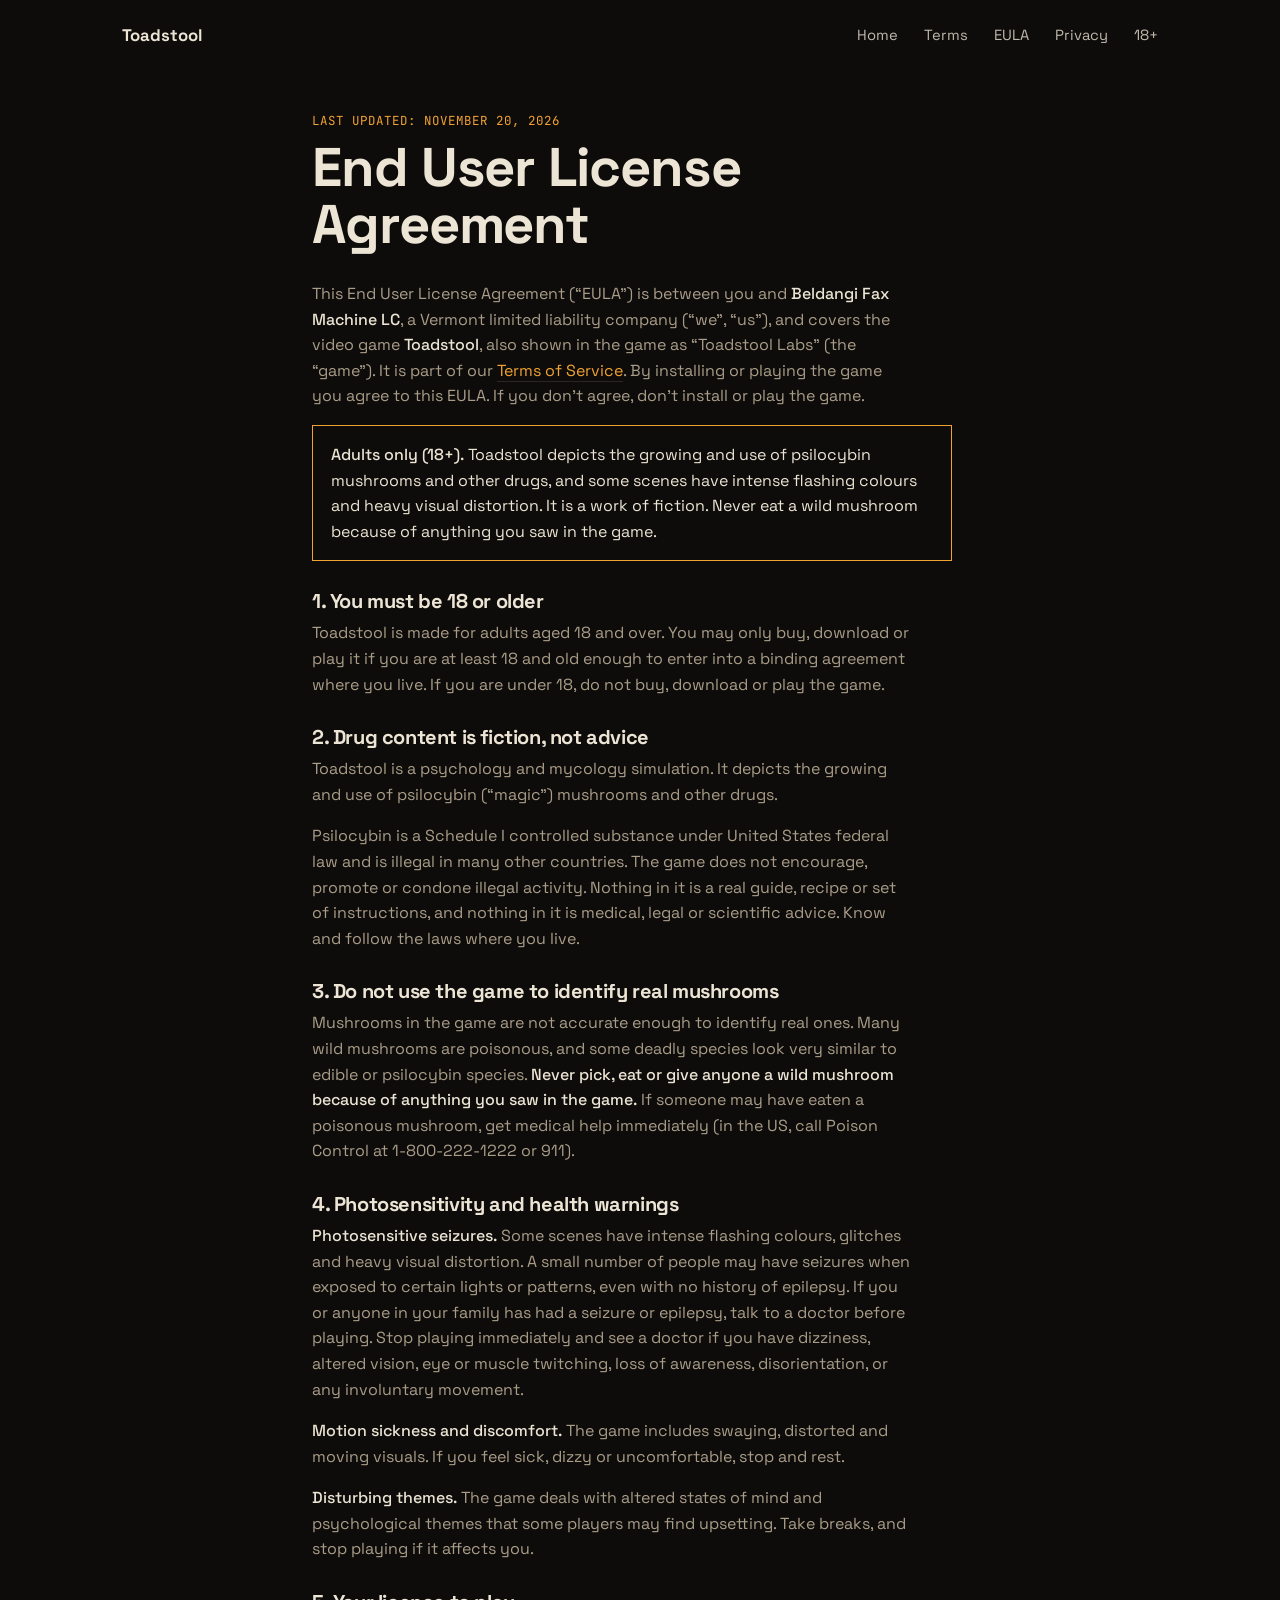
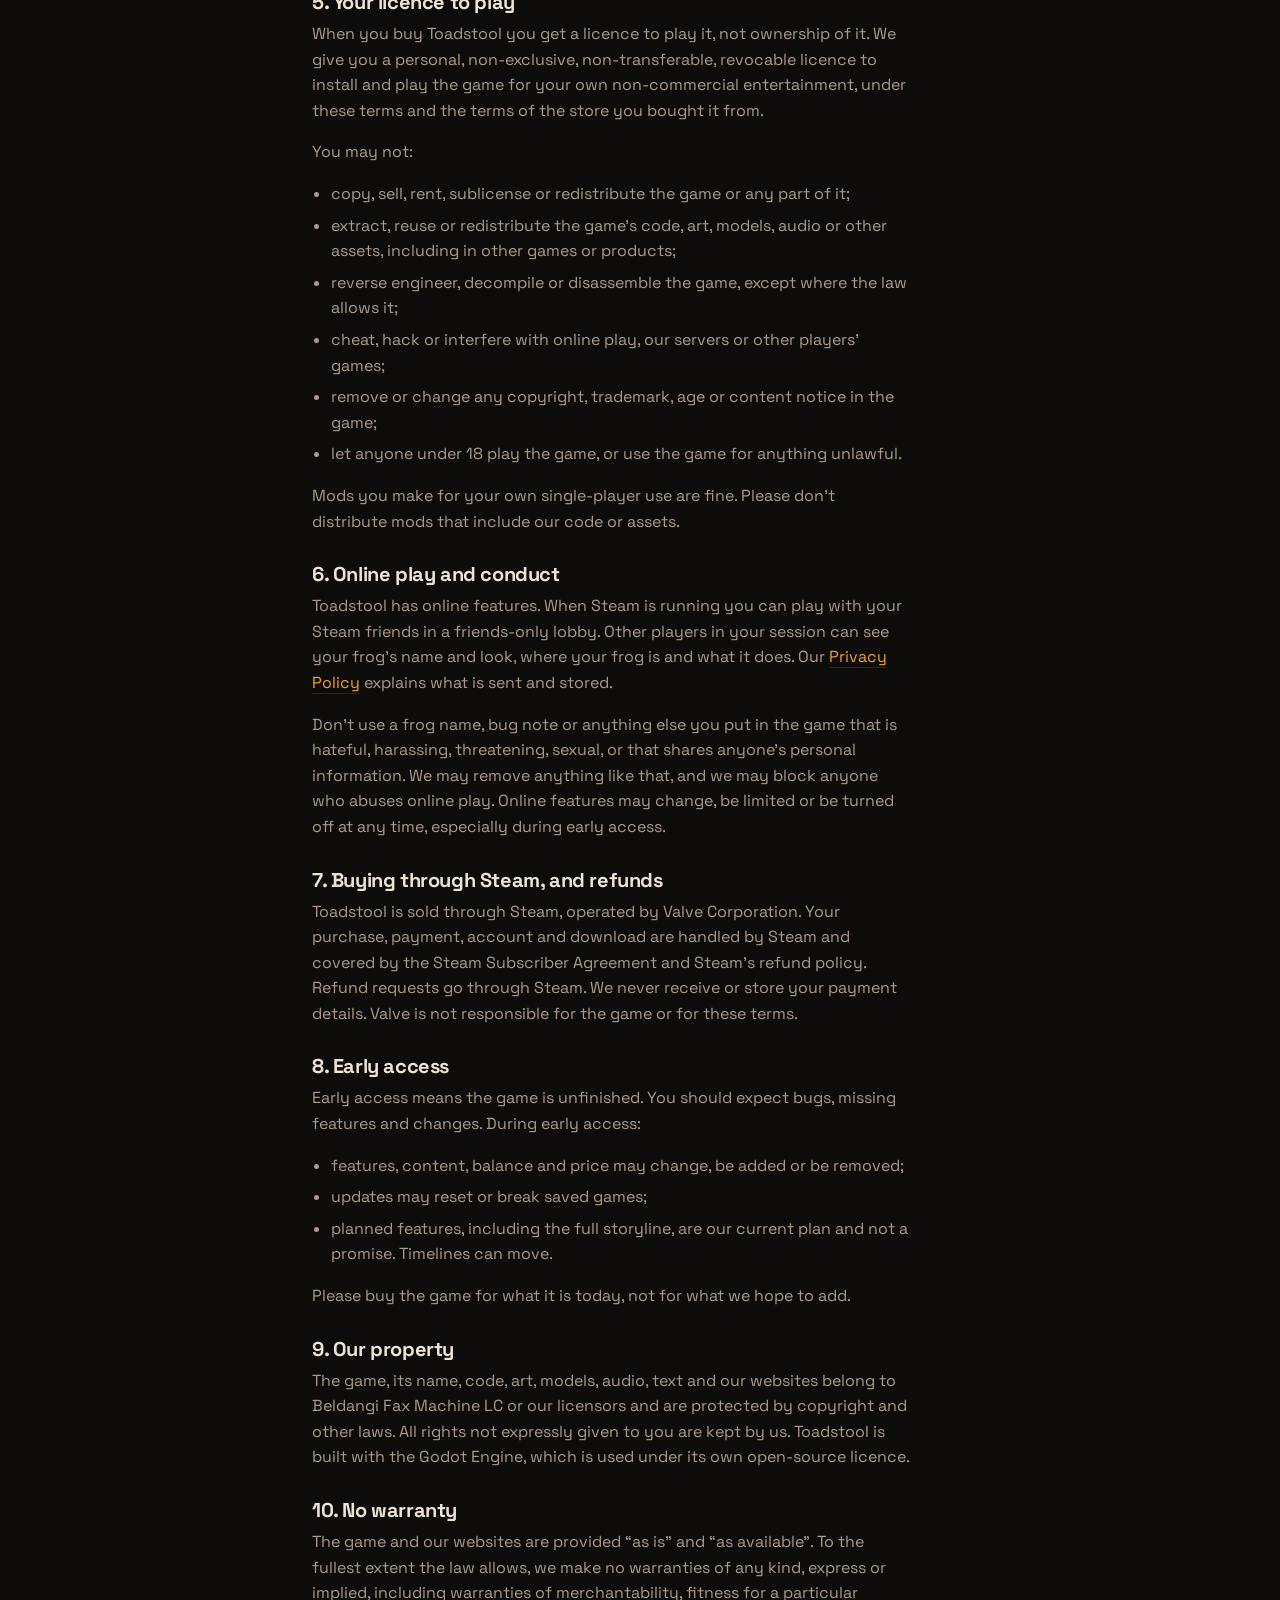
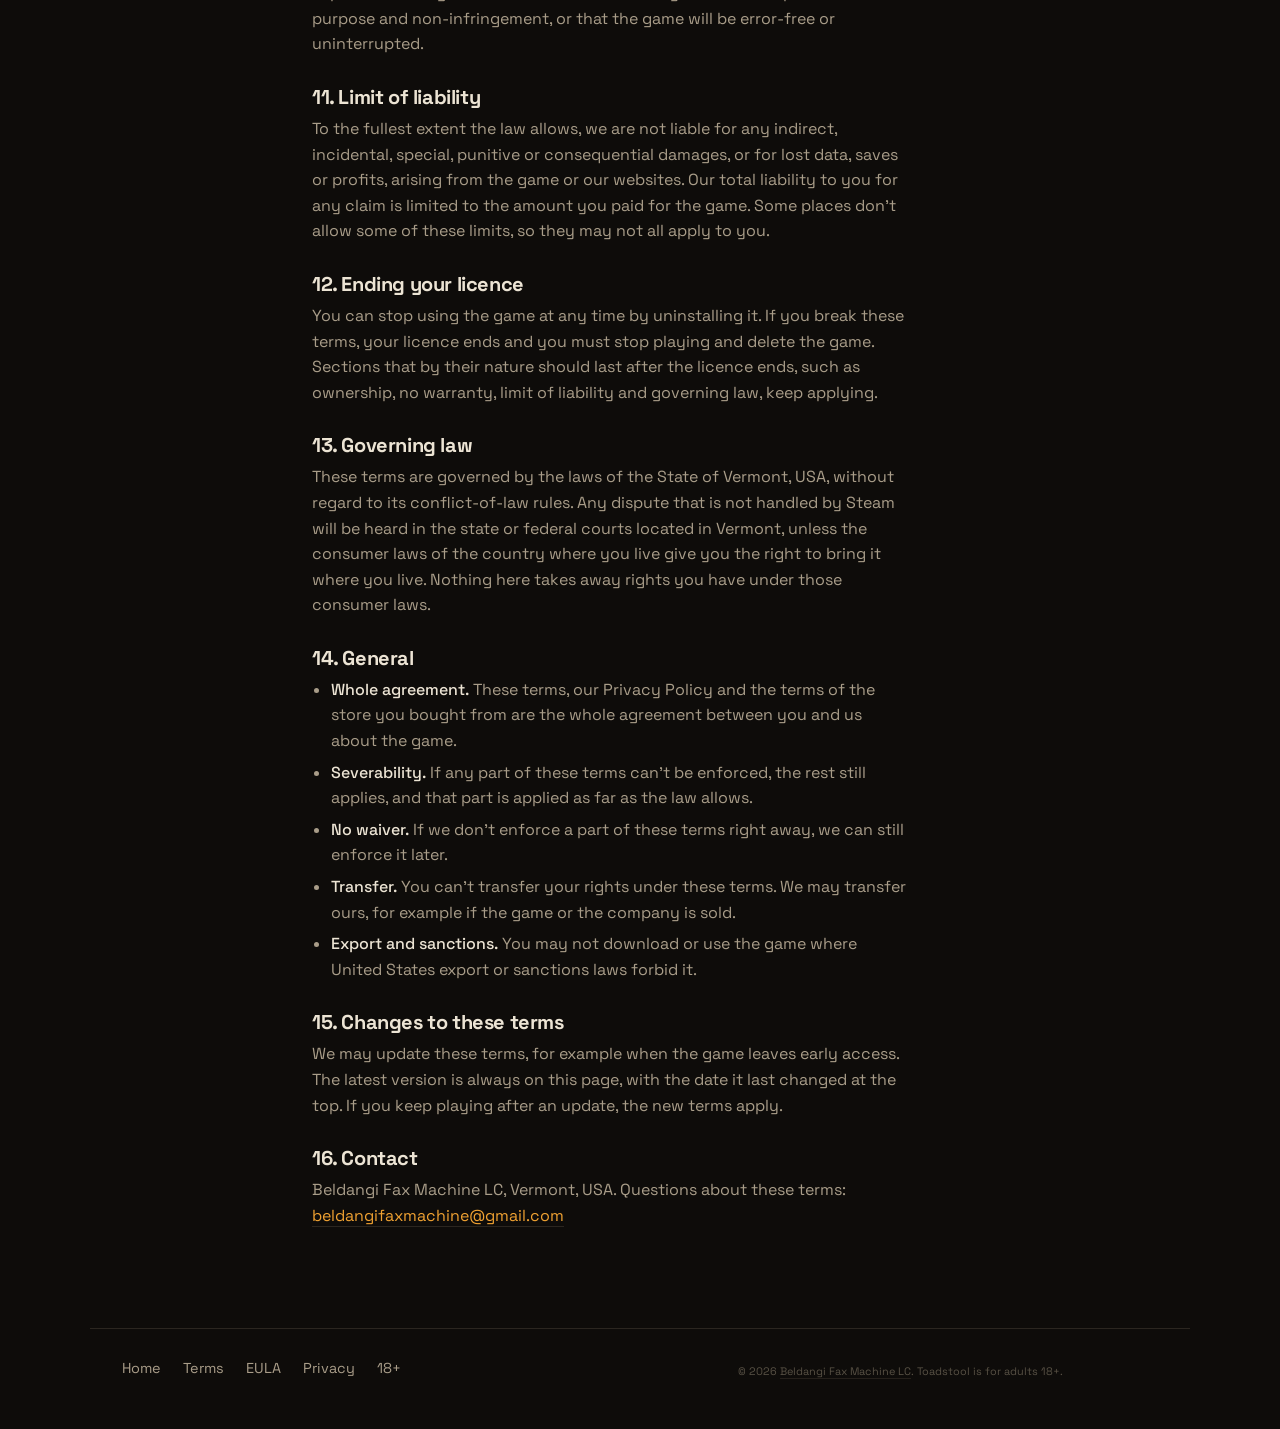
==== eula.html @ e8e16efa "Legal: EULA, 18+ content notice, updated terms and privacy" ====
<!DOCTYPE html>
<html lang="en">
<head>
    <meta charset="UTF-8">
    <meta name="viewport" content="width=device-width, initial-scale=1.0">
    <title>End User License Agreement - Toadstool</title>
    <meta name="description" content="End User License Agreement for Toadstool, an 18+ game by Beldangi Fax Machine LC.">
    <link rel="icon" type="image/png" href="gallery/character.png">
    <link rel="preconnect" href="https://fonts.googleapis.com">
    <link rel="preconnect" href="https://fonts.gstatic.com" crossorigin>
    <link href="https://fonts.googleapis.com/css2?family=JetBrains+Mono:wght@400;500&family=Space+Grotesk:wght@500;700&display=swap" rel="stylesheet">
    <link rel="stylesheet" href="styles.css">
</head>
<body class="legal">

    <header class="nav nav-solid">
        <a class="wordmark" href="index.html">Toadstool</a>
        <nav>
            <a href="index.html">Home</a>
            <a href="terms.html">Terms</a>
            <a href="eula.html">EULA</a>
            <a href="privacy.html">Privacy</a>
            <a href="age.html">18+</a>
        </nav>
    </header>

    <main class="block narrow doc">
        <p class="label">Last updated: November 20, 2026</p>
        <h1>End User License Agreement</h1>
        <p>This End User License Agreement (&ldquo;EULA&rdquo;) is between you and <strong>Beldangi Fax
        Machine LC</strong>, a Vermont limited liability company (&ldquo;we&rdquo;, &ldquo;us&rdquo;),
        and covers the video game <strong>Toadstool</strong>, also shown in the game as &ldquo;Toadstool
        Labs&rdquo; (the &ldquo;game&rdquo;). It is part of our <a href="terms.html">Terms of
        Service</a>. By installing or playing the game you agree to this EULA. If you don&rsquo;t agree,
        don&rsquo;t install or play the game.</p>

        <div class="notice" role="note">
          <p><strong>Adults only (18+).</strong> Toadstool depicts the growing and use of psilocybin
          mushrooms and other drugs, and some scenes have intense flashing colours and heavy visual
          distortion. It is a work of fiction. Never eat a wild mushroom because of anything you saw in
          the game.</p>
        </div>

        <h2 id="age">1. You must be 18 or older</h2>
        <p>Toadstool is made for adults aged 18 and over. You may only buy, download or play it if you
        are at least 18 and old enough to enter into a binding agreement where you live. If you are under
        18, do not buy, download or play the game.</p>

        <h2 id="content">2. Drug content is fiction, not advice</h2>
        <p>Toadstool is a psychology and mycology simulation. It depicts the growing and use of
        psilocybin (&ldquo;magic&rdquo;) mushrooms and other drugs.</p>
        <p>Psilocybin is a Schedule I controlled substance under United States federal law and is
        illegal in many other countries. The game does not encourage, promote or condone illegal
        activity. Nothing in it is a real guide, recipe or set of instructions, and nothing in it is
        medical, legal or scientific advice. Know and follow the laws where you live.</p>

        <h2 id="mushrooms">3. Do not use the game to identify real mushrooms</h2>
        <p>Mushrooms in the game are not accurate enough to identify real ones. Many wild mushrooms are
        poisonous, and some deadly species look very similar to edible or psilocybin species.
        <strong>Never pick, eat or give anyone a wild mushroom because of anything you saw in the
        game.</strong> If someone may have eaten a poisonous mushroom, get medical help immediately (in
        the US, call Poison Control at 1-800-222-1222 or 911).</p>

        <h2 id="health">4. Photosensitivity and health warnings</h2>
        <p><strong>Photosensitive seizures.</strong> Some scenes have intense flashing colours, glitches
        and heavy visual distortion. A small number of people may have seizures when exposed to certain
        lights or patterns, even with no history of epilepsy. If you or anyone in your family has had a
        seizure or epilepsy, talk to a doctor before playing. Stop playing immediately and see a doctor
        if you have dizziness, altered vision, eye or muscle twitching, loss of awareness,
        disorientation, or any involuntary movement.</p>
        <p><strong>Motion sickness and discomfort.</strong> The game includes swaying, distorted and
        moving visuals. If you feel sick, dizzy or uncomfortable, stop and rest.</p>
        <p><strong>Disturbing themes.</strong> The game deals with altered states of mind and
        psychological themes that some players may find upsetting. Take breaks, and stop playing if it
        affects you.</p>

        <h2 id="license">5. Your licence to play</h2>
        <p>When you buy Toadstool you get a licence to play it, not ownership of it. We give you a
        personal, non-exclusive, non-transferable, revocable licence to install and play the game for
        your own non-commercial entertainment, under these terms and the terms of the store you bought
        it from.</p>
        <p>You may not:</p>
        <ul>
          <li>copy, sell, rent, sublicense or redistribute the game or any part of it;</li>
          <li>extract, reuse or redistribute the game&rsquo;s code, art, models, audio or other assets,
          including in other games or products;</li>
          <li>reverse engineer, decompile or disassemble the game, except where the law allows it;</li>
          <li>cheat, hack or interfere with online play, our servers or other players&rsquo; games;</li>
          <li>remove or change any copyright, trademark, age or content notice in the game;</li>
          <li>let anyone under 18 play the game, or use the game for anything unlawful.</li>
        </ul>
        <p>Mods you make for your own single-player use are fine. Please don&rsquo;t distribute mods that
        include our code or assets.</p>

        <h2 id="online">6. Online play and conduct</h2>
        <p>Toadstool has online features. When Steam is running you can play with your Steam friends in
        a friends-only lobby. Other players in your session can see your frog&rsquo;s name and look,
        where your frog is and what it does. Our <a href="privacy.html">Privacy Policy</a> explains what
        is sent and stored.</p>
        <p>Don&rsquo;t use a frog name, bug note or anything else you put in the game that is hateful,
        harassing, threatening, sexual, or that shares anyone&rsquo;s personal information. We may remove
        anything like that, and we may block anyone who abuses online play. Online features may change,
        be limited or be turned off at any time, especially during early access.</p>

        <h2 id="steam">7. Buying through Steam, and refunds</h2>
        <p>Toadstool is sold through Steam, operated by Valve Corporation. Your purchase, payment,
        account and download are handled by Steam and covered by the Steam Subscriber Agreement and
        Steam&rsquo;s refund policy. Refund requests go through Steam. We never receive or store your
        payment details. Valve is not responsible for the game or for these terms.</p>

        <h2 id="early-access">8. Early access</h2>
        <p>Early access means the game is unfinished. You should expect bugs, missing features and
        changes. During early access:</p>
        <ul>
          <li>features, content, balance and price may change, be added or be removed;</li>
          <li>updates may reset or break saved games;</li>
          <li>planned features, including the full storyline, are our current plan and not a promise.
          Timelines can move.</li>
        </ul>
        <p>Please buy the game for what it is today, not for what we hope to add.</p>

        <h2 id="ip">9. Our property</h2>
        <p>The game, its name, code, art, models, audio, text and our websites belong to Beldangi Fax
        Machine LC or our licensors and are protected by copyright and other laws. All rights not
        expressly given to you are kept by us. Toadstool is built with the Godot Engine, which is used
        under its own open-source licence.</p>

        <h2 id="warranty">10. No warranty</h2>
        <p>The game and our websites are provided &ldquo;as is&rdquo; and &ldquo;as available&rdquo;. To
        the fullest extent the law allows, we make no warranties of any kind, express or implied,
        including warranties of merchantability, fitness for a particular purpose and non-infringement,
        or that the game will be error-free or uninterrupted.</p>

        <h2 id="liability">11. Limit of liability</h2>
        <p>To the fullest extent the law allows, we are not liable for any indirect, incidental, special,
        punitive or consequential damages, or for lost data, saves or profits, arising from the game or
        our websites. Our total liability to you for any claim is limited to the amount you paid for the
        game. Some places don&rsquo;t allow some of these limits, so they may not all apply to you.</p>

        <h2 id="ending">12. Ending your licence</h2>
        <p>You can stop using the game at any time by uninstalling it. If you break these terms, your
        licence ends and you must stop playing and delete the game. Sections that by their nature should
        last after the licence ends, such as ownership, no warranty, limit of liability and governing
        law, keep applying.</p>

        <h2 id="law">13. Governing law</h2>
        <p>These terms are governed by the laws of the State of Vermont, USA, without regard to its
        conflict-of-law rules. Any dispute that is not handled by Steam will be heard in the state or
        federal courts located in Vermont, unless the consumer laws of the country where you live give
        you the right to bring it where you live. Nothing here takes away rights you have under those
        consumer laws.</p>

        <h2 id="general">14. General</h2>
        <ul>
          <li><strong>Whole agreement.</strong> These terms, our Privacy Policy and the terms of the
          store you bought from are the whole agreement between you and us about the game.</li>
          <li><strong>Severability.</strong> If any part of these terms can&rsquo;t be enforced, the rest
          still applies, and that part is applied as far as the law allows.</li>
          <li><strong>No waiver.</strong> If we don&rsquo;t enforce a part of these terms right away, we
          can still enforce it later.</li>
          <li><strong>Transfer.</strong> You can&rsquo;t transfer your rights under these terms. We may
          transfer ours, for example if the game or the company is sold.</li>
          <li><strong>Export and sanctions.</strong> You may not download or use the game where United
          States export or sanctions laws forbid it.</li>
        </ul>

        <h2 id="changes">15. Changes to these terms</h2>
        <p>We may update these terms, for example when the game leaves early access. The latest version
        is always on this page, with the date it last changed at the top. If you keep playing after an
        update, the new terms apply.</p>

        <h2 id="contact">16. Contact</h2>
        <p>Beldangi Fax Machine LC, Vermont, USA. Questions about these terms: <a href="mailto:beldangifaxmachine@gmail.com">beldangifaxmachine@gmail.com</a></p>
    </main>

    <footer class="footer">
        <nav>
            <a href="index.html">Home</a>
            <a href="terms.html">Terms</a>
            <a href="eula.html">EULA</a>
            <a href="privacy.html">Privacy</a>
            <a href="age.html">18+</a>
        </nav>
        <p class="fine">&copy; 2026 <a href="https://beldangifaxmachine.com/">Beldangi Fax Machine LC</a>. Toadstool is for adults 18+.</p>
    </footer>

</body>
</html>
---- styles.css ----
:root {
    --bg: #0e0c0a;
    --text: #ece4d4;
    --muted: #a99d89;
    --line: #2b2620;
    --accent: #f0a232;
    --sans: 'Space Grotesk', system-ui, sans-serif;
    --mono: 'JetBrains Mono', ui-monospace, monospace;
}

* { box-sizing: border-box; margin: 0; padding: 0; }
html { scroll-behavior: smooth; }
body { background: var(--bg); color: var(--text); font-family: var(--sans); line-height: 1.6; overflow-x: hidden; }
a { color: inherit; text-decoration: none; }
img, video { display: block; max-width: 100%; }

h1, h2 { font-weight: 700; line-height: 1.05; letter-spacing: -0.02em; }
h2 { font-size: clamp(1.8rem, 4vw, 2.8rem); margin: 8px 0 22px; }
p { color: var(--muted); max-width: 60ch; margin-bottom: 16px; }

.label { font-family: var(--mono); font-size: 0.78rem; letter-spacing: 0.08em; text-transform: uppercase; color: var(--accent); margin-bottom: 0; }

.btn { display: inline-block; background: var(--accent); color: #17110a; font-weight: 700; padding: 14px 22px; margin-top: 8px; }
.btn:hover { background: #ffb64d; }

/* nav */
.nav { position: absolute; inset: 0 0 auto 0; z-index: 10; display: flex; justify-content: space-between; align-items: center; gap: 16px; flex-wrap: wrap; padding: 22px 32px; }
.wordmark { font-weight: 700; font-size: 1.05rem; }
.nav nav { display: flex; gap: 26px; font-size: 0.92rem; }
.nav nav a { color: rgba(236,228,212,0.8); }
.nav nav a:hover { color: var(--accent); }

/* hero */
.hero { position: relative; min-height: 100svh; overflow: hidden; display: flex; align-items: flex-end; }
.hero-video { position: absolute; inset: 0; width: 100%; height: 100%; object-fit: cover; }
.hero-shade { position: absolute; inset: 0; background: linear-gradient(90deg, rgba(14,12,10,0.9) 0%, rgba(14,12,10,0.45) 55%, rgba(14,12,10,0.1) 100%); }
.hero-character { position: absolute; right: 4%; bottom: 0; height: 88vh; width: auto; max-width: 62vw; object-fit: contain; }
.hero-text { position: relative; z-index: 2; padding: 0 32px 64px; max-width: 640px; }
.hero h1 { font-size: clamp(3rem, 8vw, 6rem); margin: 10px 0 16px; }
.lede { font-size: 1.2rem; color: var(--text); margin-bottom: 22px; }

/* blocks */
.block { max-width: 1100px; margin: 0 auto; padding: 84px 32px; border-top: 1px solid var(--line); }
.hero + .block { border-top: 0; }
.narrow { max-width: 720px; }
.two-col { display: grid; grid-template-columns: 1.2fr 1fr; gap: 64px; }

.video-frame video { width: 100%; background: #000; }

.controls { margin-top: 14px; border-top: 1px solid var(--line); }
.controls div { display: flex; justify-content: space-between; gap: 16px; padding: 12px 0; border-bottom: 1px solid var(--line); }
.controls dt { color: var(--muted); }
.controls dd { font-family: var(--mono); font-size: 0.9rem; color: var(--accent); text-align: right; }

.strip { display: grid; grid-template-columns: repeat(3, 1fr); gap: 14px; margin-top: 18px; }
.strip figure { aspect-ratio: 4 / 5; background: #151210; overflow: hidden; }
.strip img, .strip video { width: 100%; height: 100%; object-fit: cover; }
.strip .contain img { object-fit: contain; }

/* footer */
.footer { max-width: 1100px; margin: 0 auto; padding: 28px 32px 48px; border-top: 1px solid var(--line); display: flex; justify-content: space-between; flex-wrap: wrap; gap: 14px; color: var(--muted); font-size: 0.9rem; }
.footer nav { display: flex; flex-wrap: wrap; gap: 8px 22px; }
.footer a:hover { color: var(--accent); }

@media (max-width: 820px) {
    .two-col { grid-template-columns: 1fr; gap: 40px; }
    .strip { grid-template-columns: 1fr; }
    .strip figure { aspect-ratio: 16 / 10; }
}
@media (max-width: 640px) {
    .nav { padding: 16px 20px; }
    .nav nav { gap: 14px; font-size: 0.82rem; }
    .hero-character { height: 52vh; right: 50%; transform: translateX(50%); max-width: 90vw; bottom: 34%; }
    .hero-shade { background: linear-gradient(0deg, rgba(14,12,10,0.95) 0%, rgba(14,12,10,0.4) 60%, rgba(14,12,10,0.2) 100%); }
    .hero-text { padding: 0 20px 40px; }
    .block { padding: 60px 20px; }
}
@media (prefers-reduced-motion: reduce) { html { scroll-behavior: auto; } }

/* legal pages */
.nav-solid { position: static; max-width: 1100px; margin: 0 auto; }
.doc { border-top: 0; padding-top: 40px; }
.doc h1 { font-size: clamp(2.2rem, 5vw, 3.4rem); margin: 8px 0 28px; }
.doc h2 { font-size: 1.25rem; margin: 30px 0 8px; }
.doc a { color: var(--accent); border-bottom: 1px solid var(--line); }

/* gameplay videos */
.videos { display: grid; grid-template-columns: 1fr 1fr; gap: 14px; margin-top: 18px; }
.videos .wide { grid-column: 1 / -1; }
@media (max-width: 640px) { .videos { grid-template-columns: 1fr; } }

/* quiet LLC line */
.fine { flex-basis: 100%; margin: 6px 0 0; font-size: 0.68rem; color: #6b6354; opacity: 0.8; }
.footer nav + .fine { text-align: left; }

/* age + content notices */
.age-note { font-size: 0.85rem; color: var(--muted); margin: 14px 0 0; max-width: 46ch; }
.age-note a { color: var(--text); border-bottom: 1px solid var(--accent); }
.age-block { color: var(--text); border-left: 3px solid var(--accent); padding-left: 14px; }
.notice { border: 1px solid var(--accent); padding: 16px 18px; margin: 8px 0 24px; max-width: 64ch; }
.notice p { color: var(--text); margin: 0; }
.doc ul { padding-left: 1.2em; margin: 0 0 16px; max-width: 60ch; }
.doc li { color: var(--muted); margin-bottom: 6px; }
.doc strong { color: var(--text); font-weight: 500; }
.fine a { color: inherit; border-bottom: 1px solid var(--line); }
.fine a:hover { color: var(--accent); }
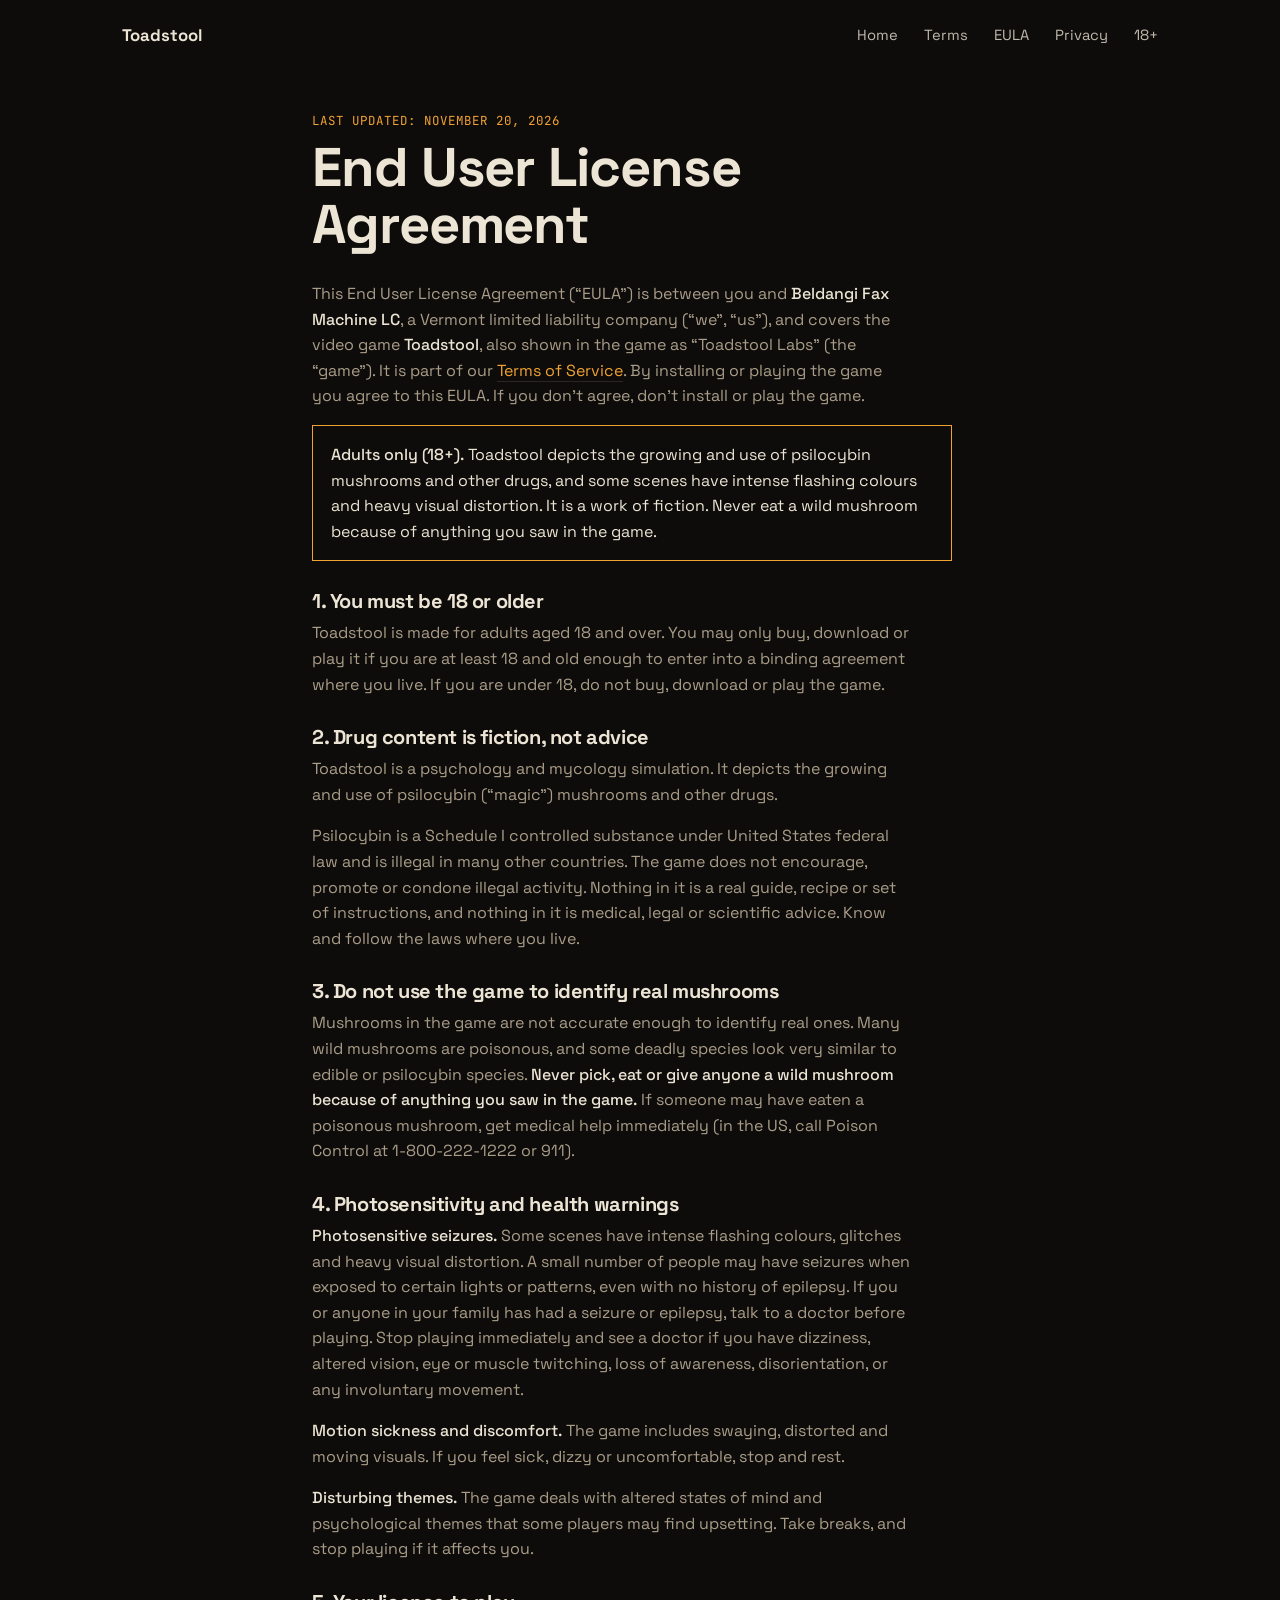
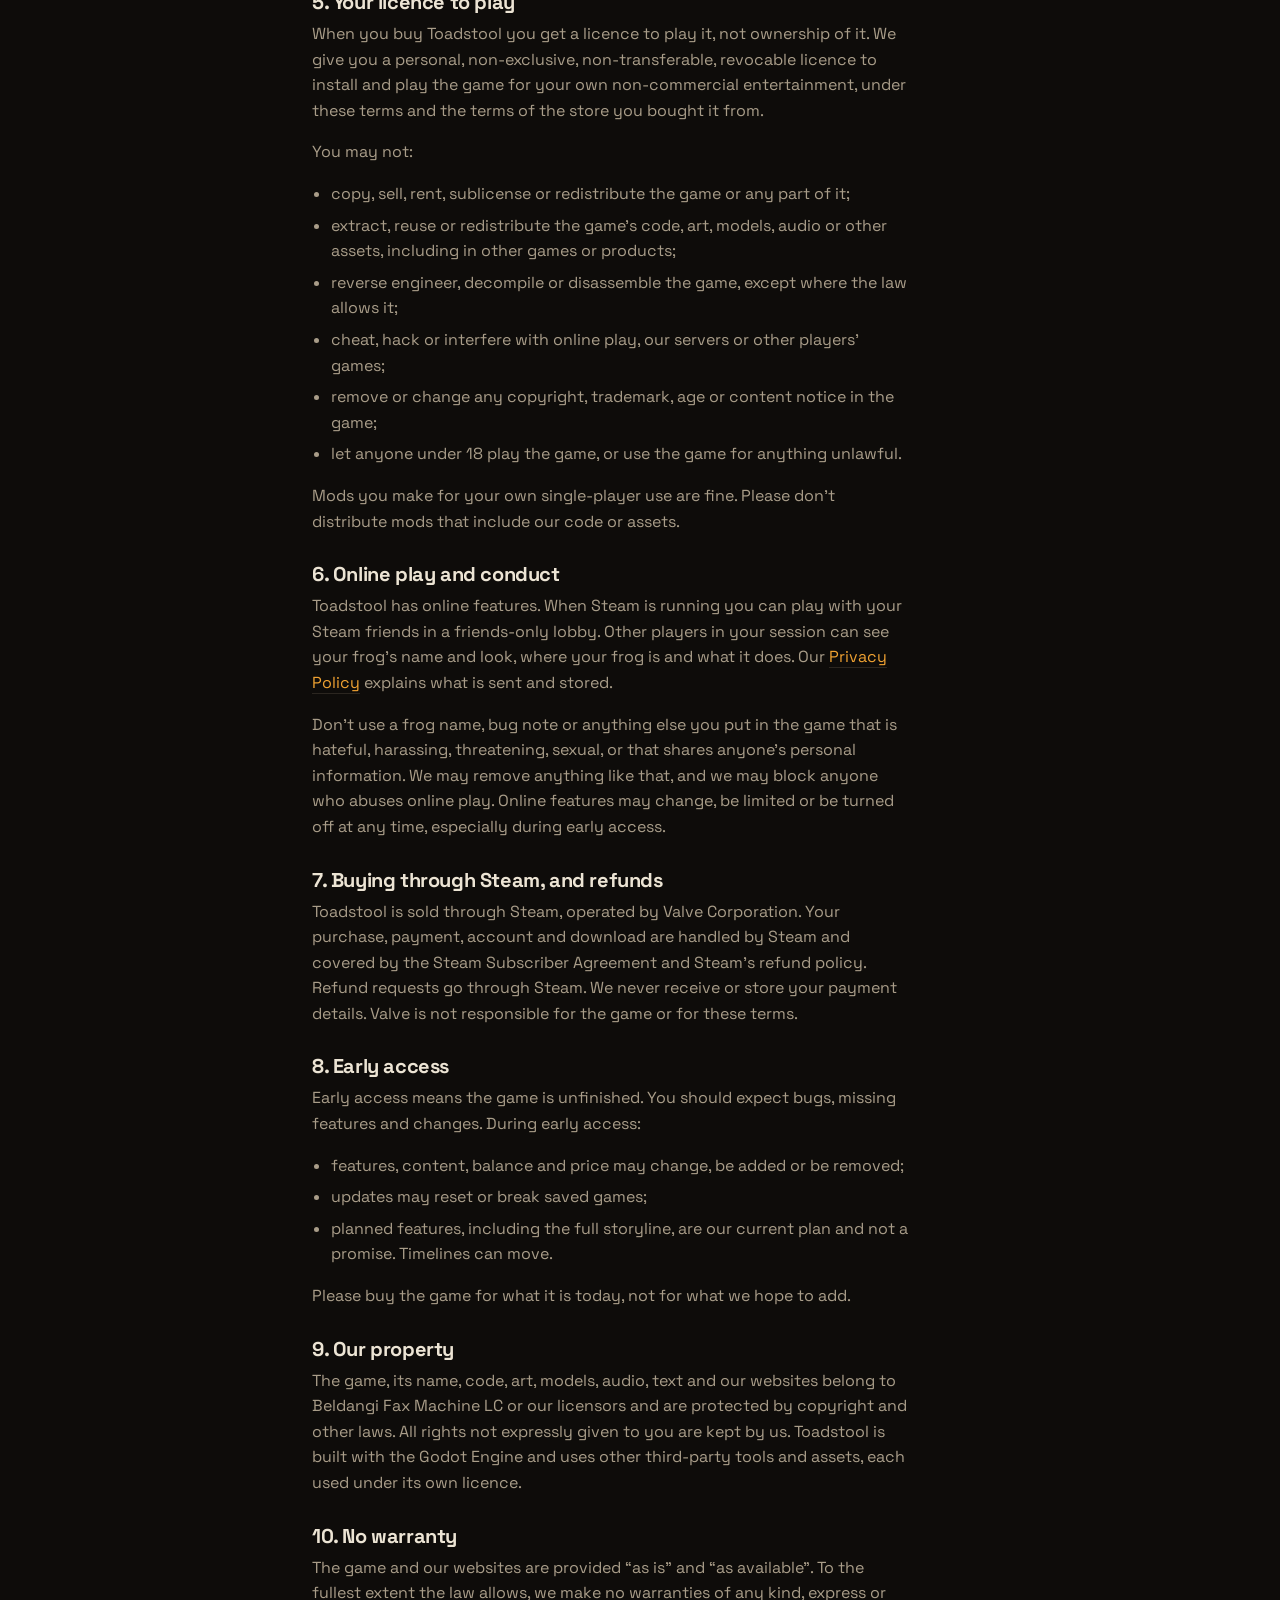
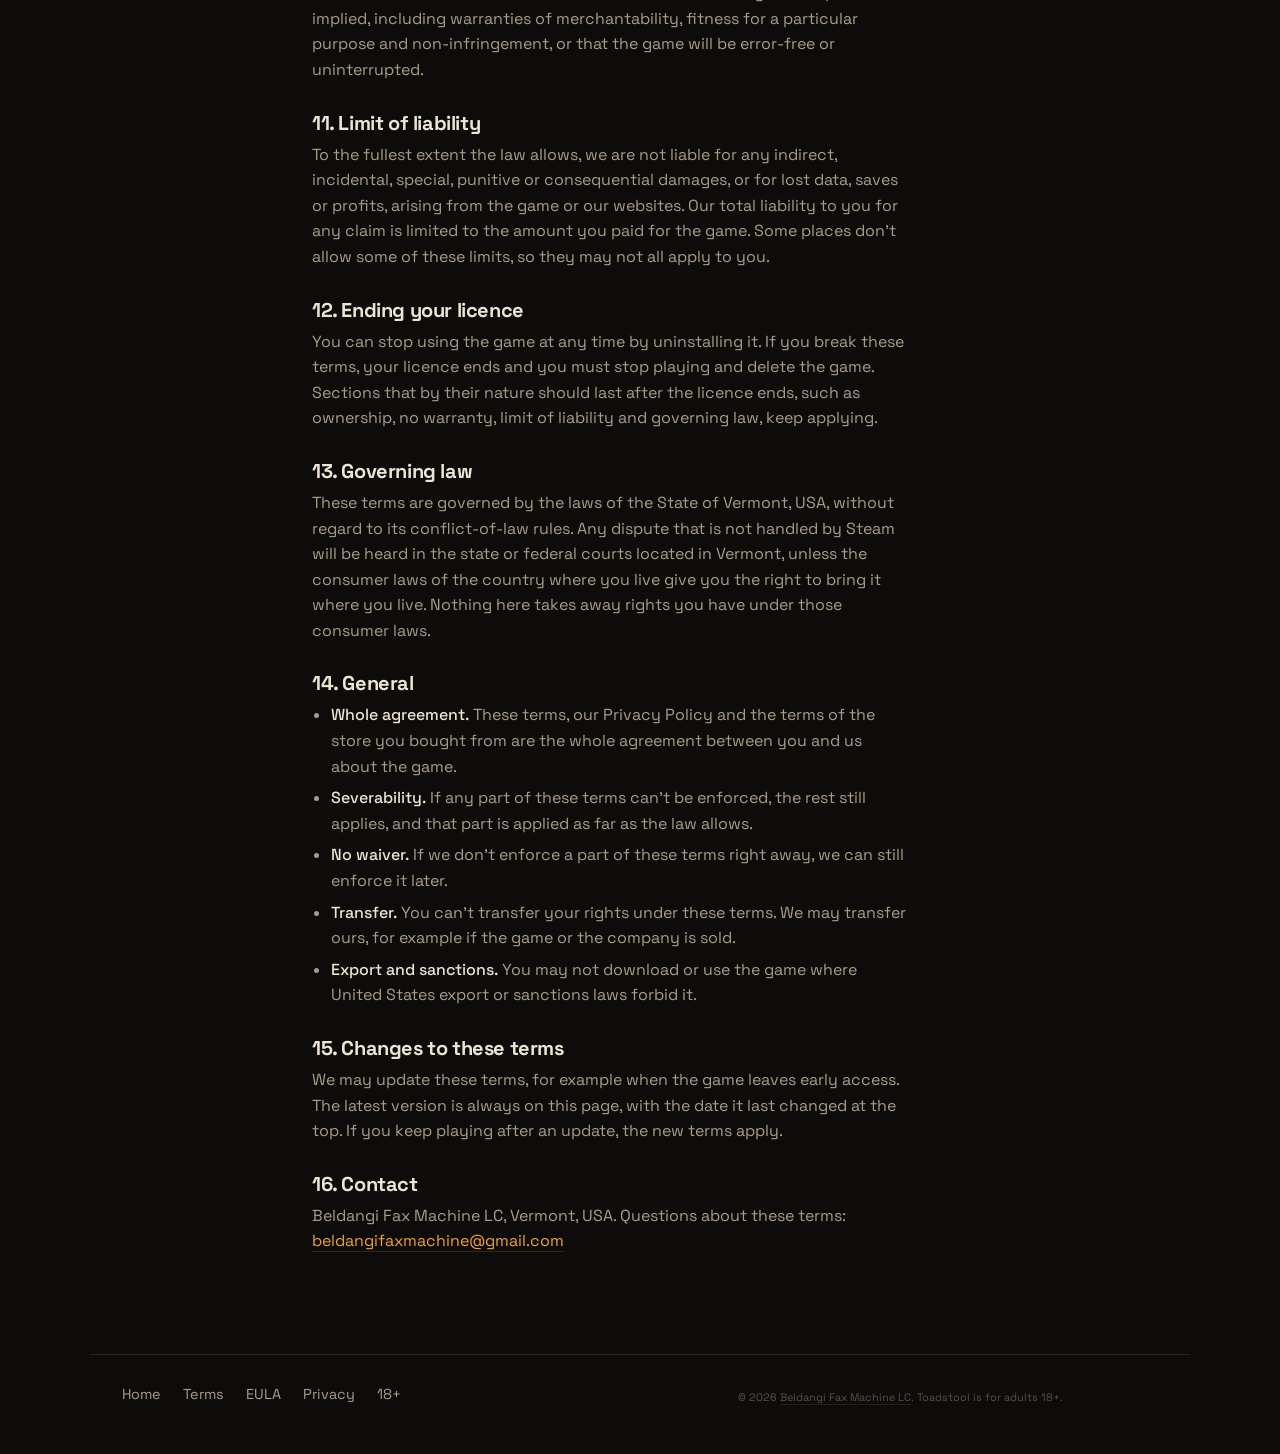
==== commit 3b8b7538: "Legal: credit third-party tools and assets" ====
--- a/eula.html
+++ b/eula.html
@@ -122,8 +122,8 @@
         <h2 id="ip">9. Our property</h2>
         <p>The game, its name, code, art, models, audio, text and our websites belong to Beldangi Fax
         Machine LC or our licensors and are protected by copyright and other laws. All rights not
-        expressly given to you are kept by us. Toadstool is built with the Godot Engine, which is used
-        under its own open-source licence.</p>
+        expressly given to you are kept by us. Toadstool is built with the Godot Engine and uses other
+        third-party tools and assets, each used under its own licence.</p>
 
         <h2 id="warranty">10. No warranty</h2>
         <p>The game and our websites are provided &ldquo;as is&rdquo; and &ldquo;as available&rdquo;. To
